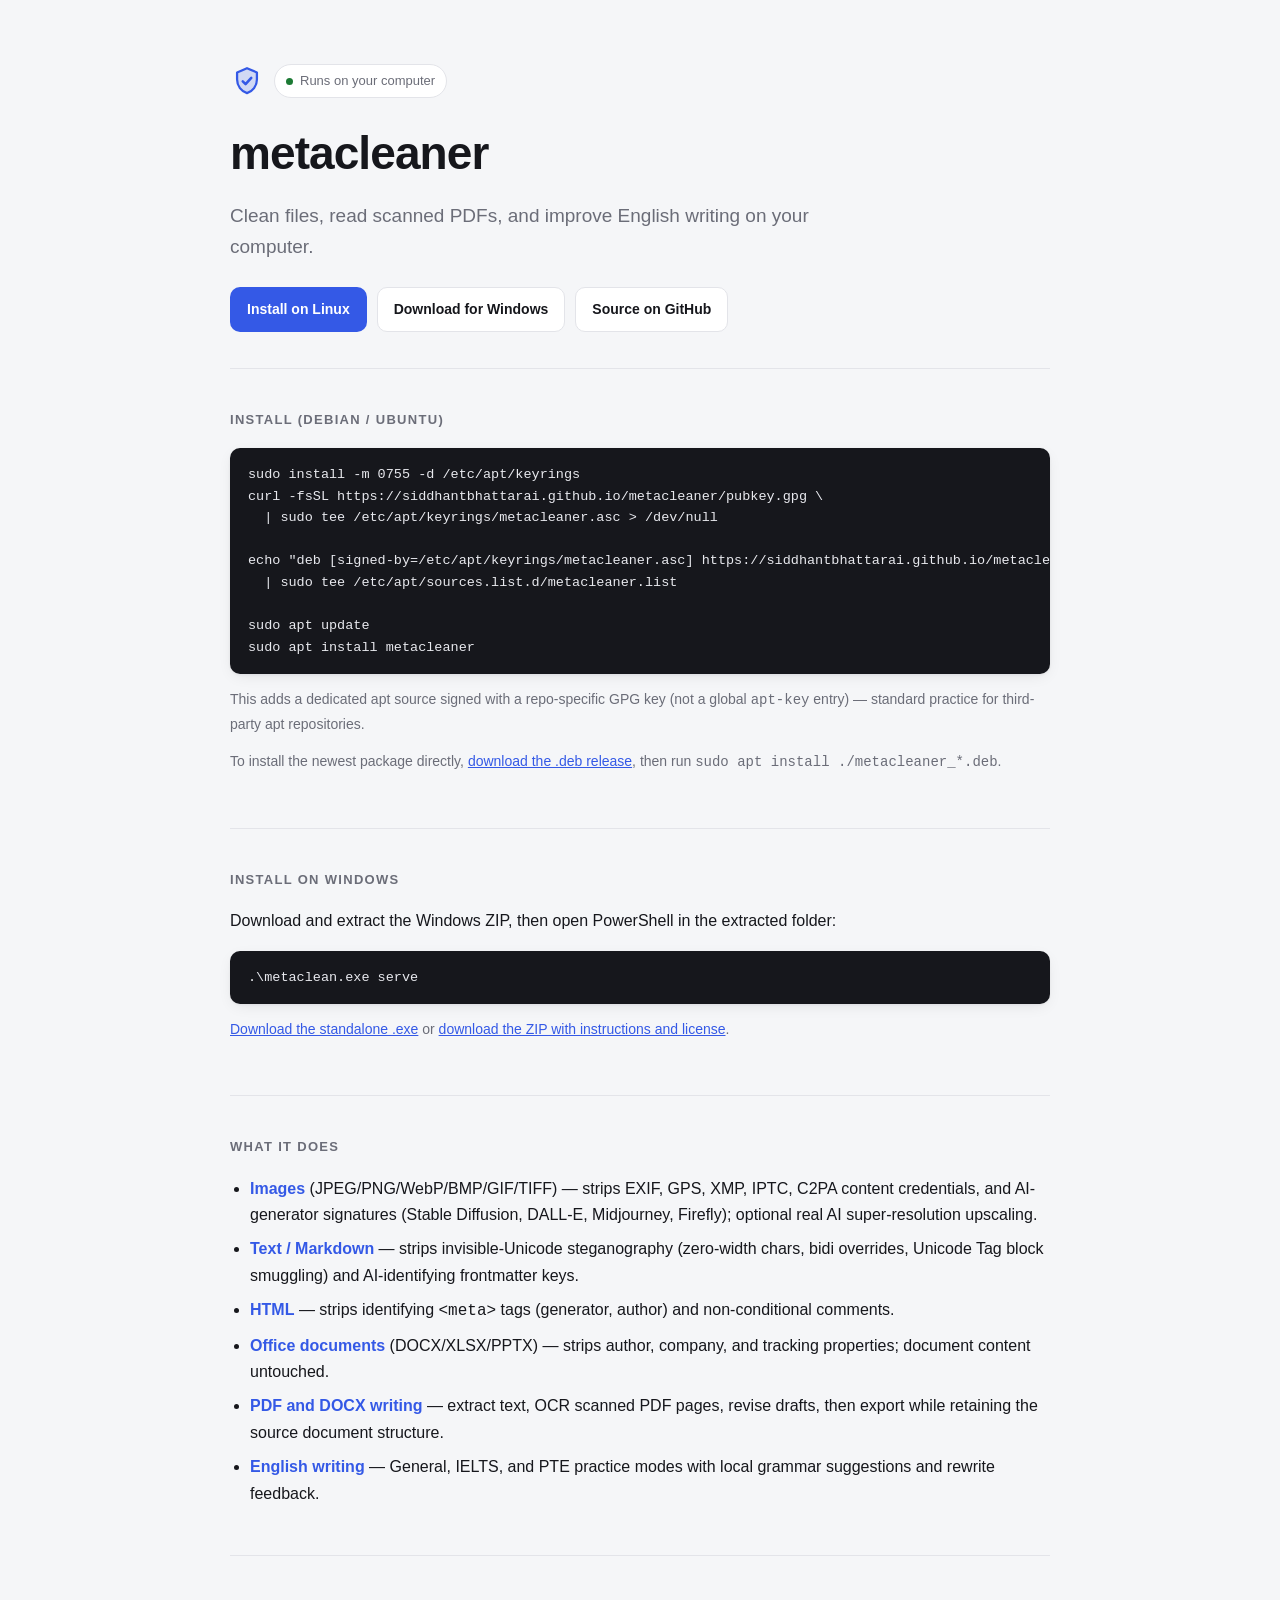
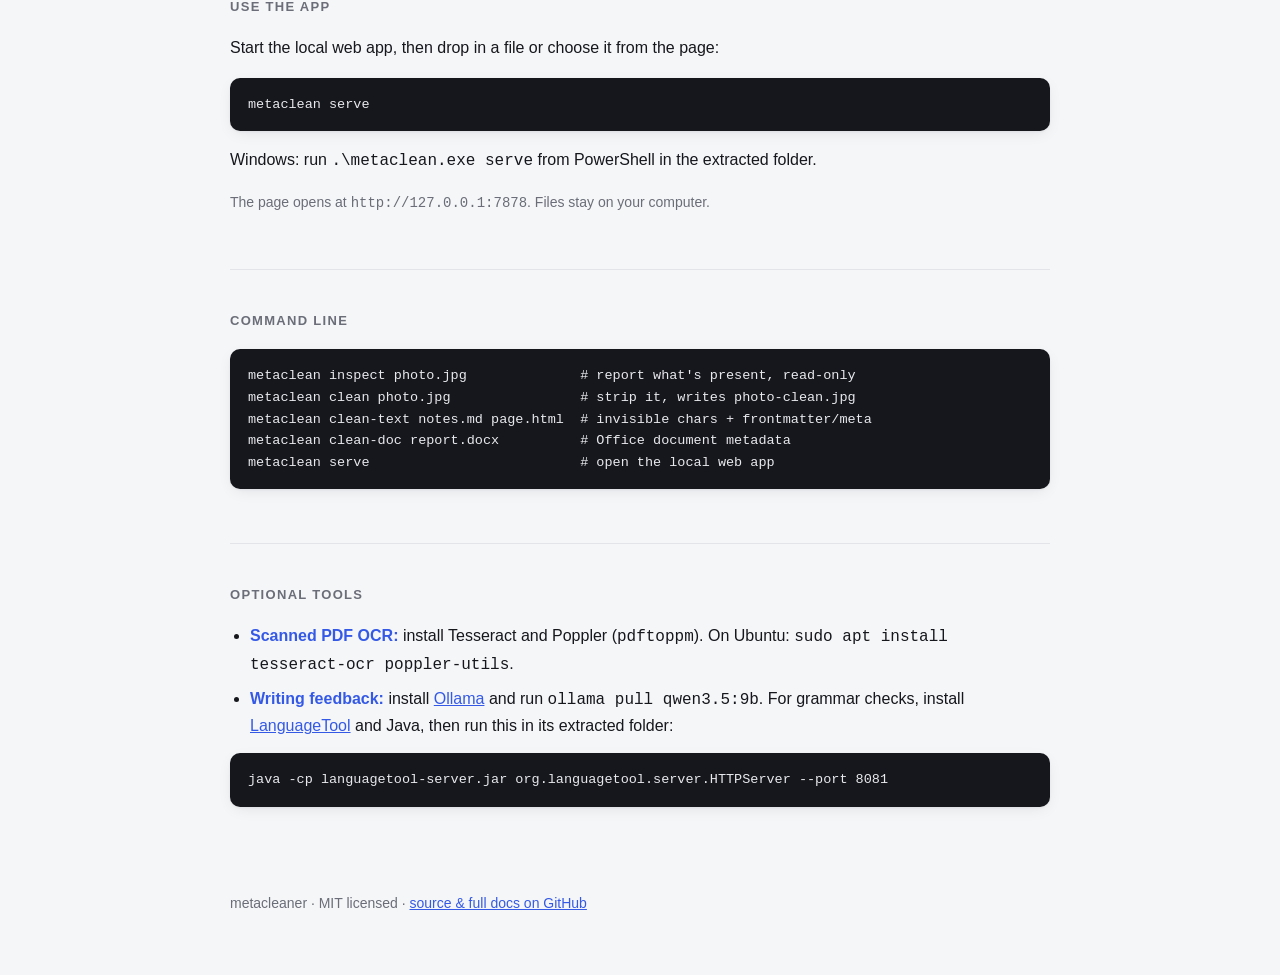
==== index.html @ da040cab "Add Windows install and usage instructions" ====
<!doctype html>
<html lang="en">
<head>
<meta charset="utf-8">
<meta name="viewport" content="width=device-width, initial-scale=1">
<title>metacleaner &middot; local metadata cleaner &amp; AI-tag remover</title>
<meta name="description" content="metacleaner — a local document and metadata cleaner for Linux and Windows, with OCR and English writing tools.">
<style>
  :root {
    --bg: #f5f6f8; --surface: #ffffff; --surface-2: #fbfbfc;
    --border: #e3e4e9; --text: #16171c; --muted: #6b6d78;
    --accent: #3459e6; --accent-2: #1c7a34;
    --code-bg: #16171c; --code-text: #e8e9ee;
    --shadow: 0 4px 16px -4px rgba(16, 18, 27, 0.1), 0 1px 3px rgba(16, 18, 27, 0.06);
  }
  @media (prefers-color-scheme: dark) {
    :root {
      --bg: #0e0f12; --surface: #18191e; --surface-2: #1e1f25;
      --border: #2a2c34; --text: #f1f1f4; --muted: #a3a5b0;
      --accent: #6c8cff; --accent-2: #4fd17a;
      --code-bg: #0b0c0f; --code-text: #e8e9ee;
    }
  }
  * { box-sizing: border-box; }
  body {
    margin: 0; background: var(--bg); color: var(--text);
    font: 16px/1.65 -apple-system, BlinkMacSystemFont, "Segoe UI", Roboto, Helvetica, Arial, sans-serif;
    -webkit-font-smoothing: antialiased;
  }
  .wrap { max-width: 860px; margin: 0 auto; padding: 0 20px; }
  a { color: var(--accent); }
  code, pre { font-family: "SFMono-Regular", Consolas, "Liberation Mono", Menlo, monospace; }

  header { padding: 64px 0 36px; border-bottom: 1px solid var(--border); }
  .brand { display: flex; align-items: center; gap: 10px; }
  .brand svg { width: 34px; height: 34px; color: var(--accent); flex-shrink: 0; }
  h1 { font-size: clamp(32px, 6vw, 46px); letter-spacing: -0.02em; margin: 18px 0 8px; }
  .tagline { font-size: clamp(16px, 2.4vw, 19px); color: var(--muted); margin: 0 0 24px; max-width: 620px; }
  .badge {
    display: inline-flex; align-items: center; gap: 7px; font-size: 13px; color: var(--muted);
    border: 1px solid var(--border); background: var(--surface); padding: 5px 11px; border-radius: 999px;
  }
  .dot { width: 7px; height: 7px; border-radius: 50%; background: var(--accent-2); }
  .cta { display: flex; flex-wrap: wrap; gap: 10px; margin-top: 20px; }
  .btn {
    display: inline-flex; align-items: center; gap: 8px; padding: 10px 16px; border-radius: 10px;
    font-weight: 600; font-size: 14px; border: 1px solid var(--border); text-decoration: none;
  }
  .btn-primary { background: var(--accent); color: #fff; border-color: transparent; }
  .btn-ghost { background: var(--surface); color: var(--text); }

  section { padding: 40px 0; border-bottom: 1px solid var(--border); }
  h2 { font-size: 13px; text-transform: uppercase; letter-spacing: 0.1em; color: var(--muted); margin: 0 0 18px; font-weight: 700; }
  pre {
    background: var(--code-bg); color: var(--code-text); padding: 16px 18px; border-radius: 10px;
    overflow-x: auto; box-shadow: var(--shadow); font-size: 13.5px; line-height: 1.6;
  }
  ul.features { padding-left: 20px; margin: 0; color: var(--text); }
  ul.features li { margin-bottom: 8px; }
  ul.features b { color: var(--accent); }
  footer { padding: 32px 0 60px; color: var(--muted); font-size: 14px; }
</style>
</head>
<body>
<div class="wrap">
  <header>
    <div class="brand">
      <svg viewBox="0 0 24 24" fill="none" xmlns="http://www.w3.org/2000/svg">
        <path d="M12 3l7 3v5c0 4.6-3 8.4-7 9.6-4-1.2-7-5-7-9.6V6l7-3z" fill="currentColor" fill-opacity="0.18" stroke="currentColor" stroke-width="1.6" stroke-linejoin="round"/>
        <path d="M9 12.2l2 2 4-4.4" stroke="currentColor" stroke-width="1.8" stroke-linecap="round" stroke-linejoin="round"/>
      </svg>
      <span class="badge"><span class="dot"></span> Runs on your computer</span>
    </div>
    <h1>metacleaner</h1>
    <p class="tagline">Clean files, read scanned PDFs, and improve English writing on your computer.</p>
    <div class="cta">
      <a class="btn btn-primary" href="#linux">Install on Linux</a>
      <a class="btn btn-ghost" href="https://github.com/siddhantbhattarai/metacleaner/releases/latest/download/metacleaner-windows-x86_64.zip">Download for Windows</a>
      <a class="btn btn-ghost" href="https://github.com/siddhantbhattarai/metacleaner">Source on GitHub</a>
    </div>
  </header>

  <section id="linux">
    <h2>Install (Debian / Ubuntu)</h2>
    <pre>sudo install -m 0755 -d /etc/apt/keyrings
curl -fsSL https://siddhantbhattarai.github.io/metacleaner/pubkey.gpg \
  | sudo tee /etc/apt/keyrings/metacleaner.asc > /dev/null

echo "deb [signed-by=/etc/apt/keyrings/metacleaner.asc] https://siddhantbhattarai.github.io/metacleaner stable main" \
  | sudo tee /etc/apt/sources.list.d/metacleaner.list

sudo apt update
sudo apt install metacleaner</pre>
    <p style="color: var(--muted); font-size: 14px;">This adds a dedicated apt source signed with a repo-specific GPG key (not a global <code>apt-key</code> entry) &mdash; standard practice for third-party apt repositories.</p>
    <p style="color: var(--muted); font-size: 14px;">To install the newest package directly, <a href="https://github.com/siddhantbhattarai/metacleaner/releases/latest">download the .deb release</a>, then run <code>sudo apt install ./metacleaner_*.deb</code>.</p>
  </section>

  <section id="windows">
    <h2>Install on Windows</h2>
    <p>Download and extract the Windows ZIP, then open PowerShell in the extracted folder:</p>
    <pre>.\metaclean.exe serve</pre>
    <p style="color: var(--muted); font-size: 14px;"><a href="https://github.com/siddhantbhattarai/metacleaner/releases/latest/download/metaclean.exe">Download the standalone .exe</a> or <a href="https://github.com/siddhantbhattarai/metacleaner/releases/latest/download/metacleaner-windows-x86_64.zip">download the ZIP with instructions and license</a>.</p>
  </section>

  <section>
    <h2>What it does</h2>
    <ul class="features">
      <li><b>Images</b> (JPEG/PNG/WebP/BMP/GIF/TIFF) &mdash; strips EXIF, GPS, XMP, IPTC, C2PA content credentials, and AI-generator signatures (Stable Diffusion, DALL-E, Midjourney, Firefly); optional real AI super-resolution upscaling.</li>
      <li><b>Text / Markdown</b> &mdash; strips invisible-Unicode steganography (zero-width chars, bidi overrides, Unicode Tag block smuggling) and AI-identifying frontmatter keys.</li>
      <li><b>HTML</b> &mdash; strips identifying <code>&lt;meta&gt;</code> tags (generator, author) and non-conditional comments.</li>
      <li><b>Office documents</b> (DOCX/XLSX/PPTX) &mdash; strips author, company, and tracking properties; document content untouched.</li>
      <li><b>PDF and DOCX writing</b> &mdash; extract text, OCR scanned PDF pages, revise drafts, then export while retaining the source document structure.</li>
      <li><b>English writing</b> &mdash; General, IELTS, and PTE practice modes with local grammar suggestions and rewrite feedback.</li>
    </ul>
  </section>

  <section>
    <h2>Use the app</h2>
    <p>Start the local web app, then drop in a file or choose it from the page:</p>
    <pre>metaclean serve</pre>
    <p>Windows: run <code>.\metaclean.exe serve</code> from PowerShell in the extracted folder.</p>
    <p style="color: var(--muted); font-size: 14px;">The page opens at <code>http://127.0.0.1:7878</code>. Files stay on your computer.</p>
  </section>

  <section>
    <h2>Command line</h2>
    <pre>metaclean inspect photo.jpg              # report what's present, read-only
metaclean clean photo.jpg                # strip it, writes photo-clean.jpg
metaclean clean-text notes.md page.html  # invisible chars + frontmatter/meta
metaclean clean-doc report.docx          # Office document metadata
metaclean serve                          # open the local web app</pre>
  </section>

  <section style="border-bottom: none;">
    <h2>Optional tools</h2>
    <ul class="features">
      <li><b>Scanned PDF OCR:</b> install Tesseract and Poppler (<code>pdftoppm</code>). On Ubuntu: <code>sudo apt install tesseract-ocr poppler-utils</code>.</li>
      <li><b>Writing feedback:</b> install <a href="https://ollama.com/download">Ollama</a> and run <code>ollama pull qwen3.5:9b</code>. For grammar checks, install <a href="https://languagetool.org/download/">LanguageTool</a> and Java, then run this in its extracted folder:</li>
    </ul>
    <pre>java -cp languagetool-server.jar org.languagetool.server.HTTPServer --port 8081</pre>
  </section>

  <footer>
    metacleaner &middot; MIT licensed &middot; <a href="https://github.com/siddhantbhattarai/metacleaner">source &amp; full docs on GitHub</a>
  </footer>
</div>
</body>
</html>
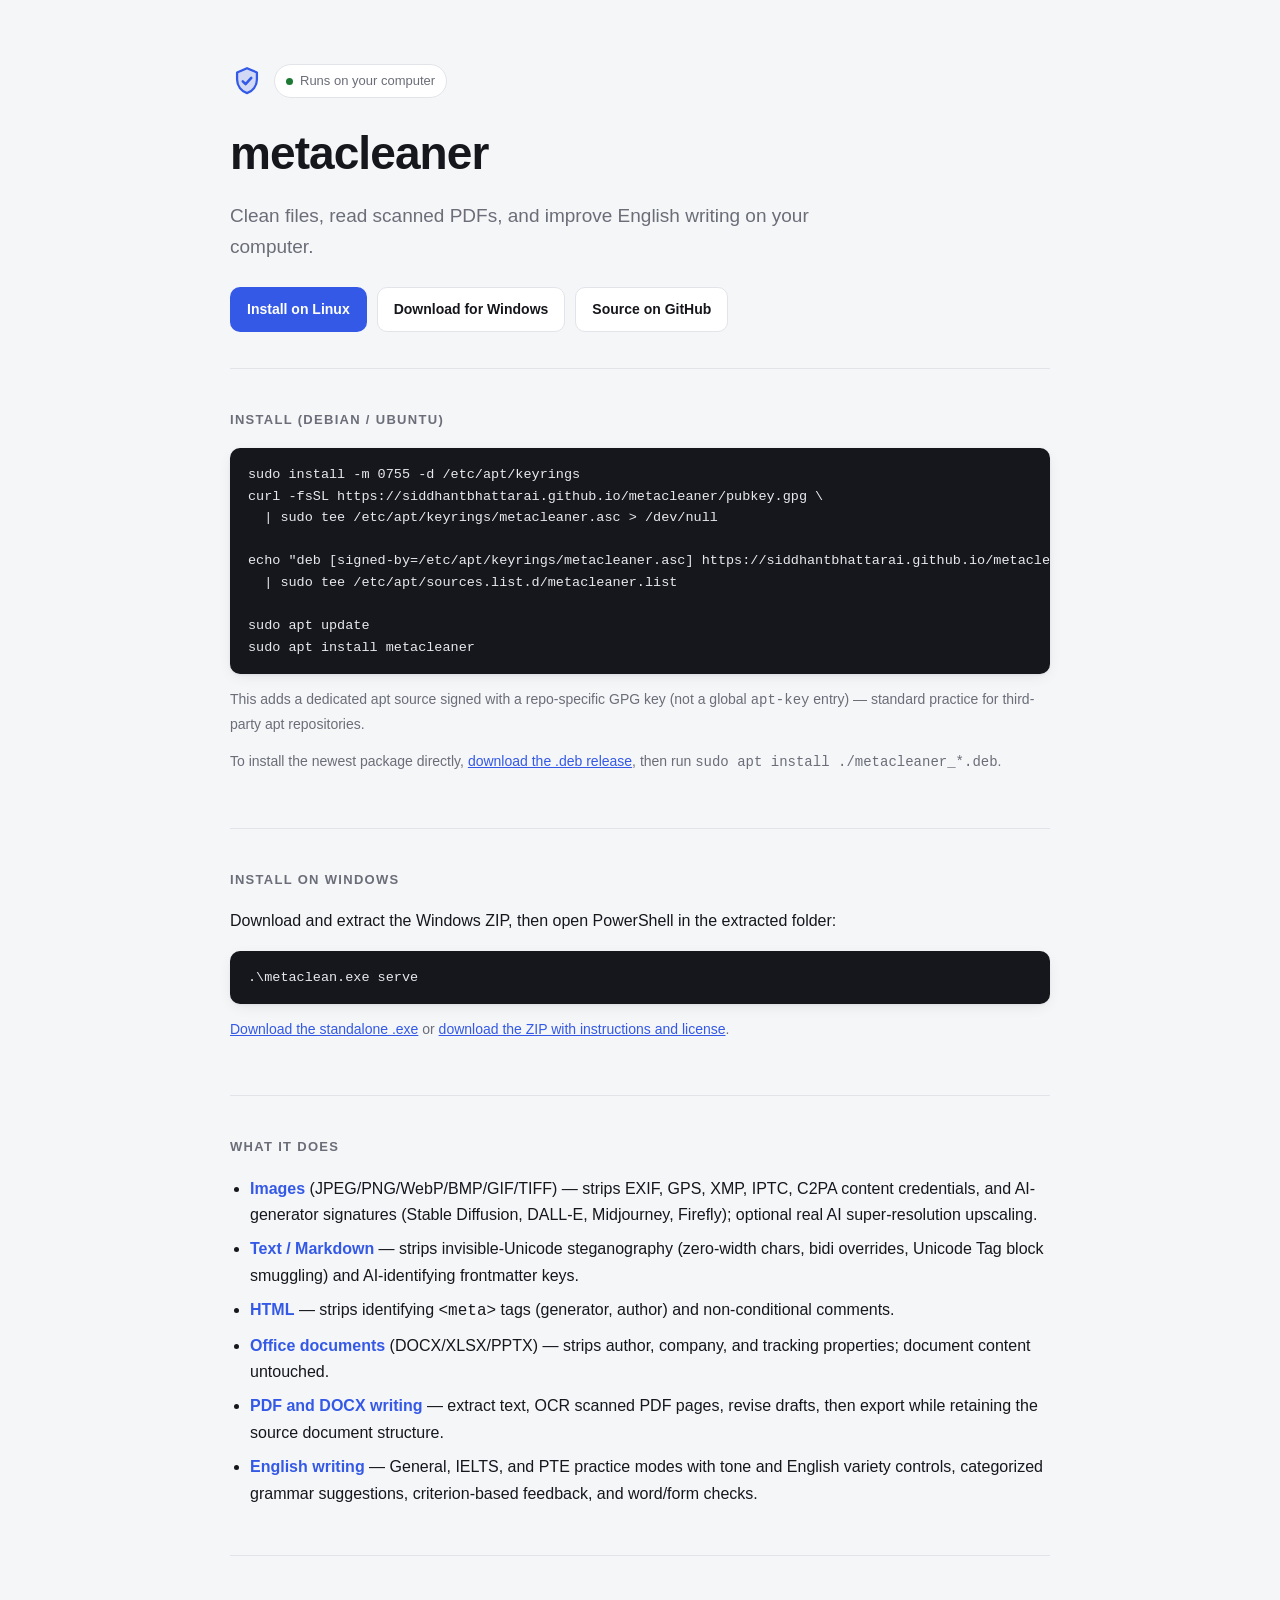
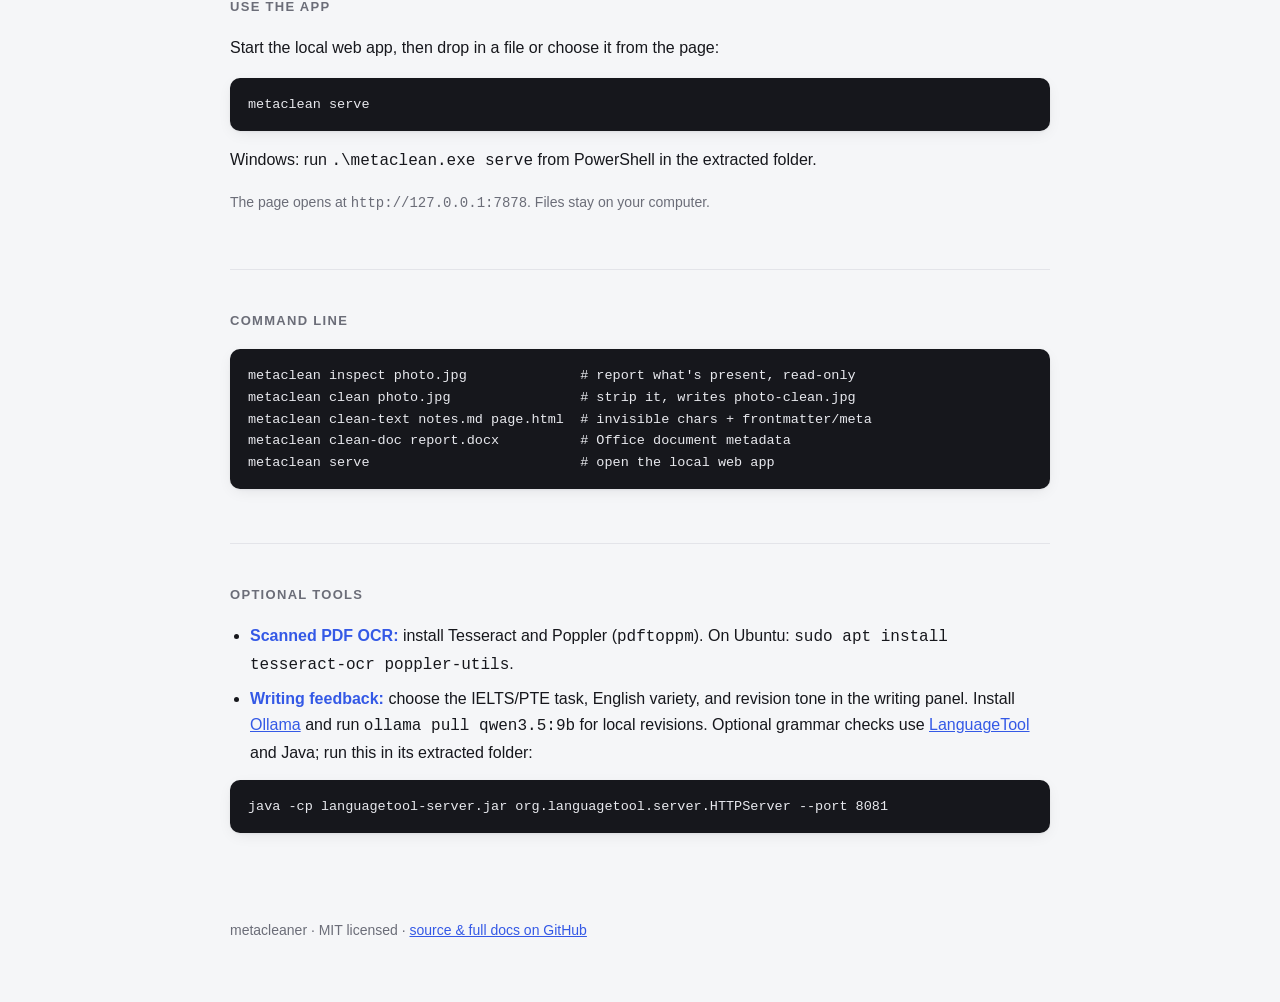
==== commit c61ce910: "Update writing assistant guide for v0.2.2" ====
--- a/index.html
+++ b/index.html
@@ -110,7 +110,7 @@
       <li><b>HTML</b> &mdash; strips identifying <code>&lt;meta&gt;</code> tags (generator, author) and non-conditional comments.</li>
       <li><b>Office documents</b> (DOCX/XLSX/PPTX) &mdash; strips author, company, and tracking properties; document content untouched.</li>
       <li><b>PDF and DOCX writing</b> &mdash; extract text, OCR scanned PDF pages, revise drafts, then export while retaining the source document structure.</li>
-      <li><b>English writing</b> &mdash; General, IELTS, and PTE practice modes with local grammar suggestions and rewrite feedback.</li>
+      <li><b>English writing</b> &mdash; General, IELTS, and PTE practice modes with tone and English variety controls, categorized grammar suggestions, criterion-based feedback, and word/form checks.</li>
     </ul>
   </section>
 
@@ -135,7 +135,7 @@
     <h2>Optional tools</h2>
     <ul class="features">
       <li><b>Scanned PDF OCR:</b> install Tesseract and Poppler (<code>pdftoppm</code>). On Ubuntu: <code>sudo apt install tesseract-ocr poppler-utils</code>.</li>
-      <li><b>Writing feedback:</b> install <a href="https://ollama.com/download">Ollama</a> and run <code>ollama pull qwen3.5:9b</code>. For grammar checks, install <a href="https://languagetool.org/download/">LanguageTool</a> and Java, then run this in its extracted folder:</li>
+      <li><b>Writing feedback:</b> choose the IELTS/PTE task, English variety, and revision tone in the writing panel. Install <a href="https://ollama.com/download">Ollama</a> and run <code>ollama pull qwen3.5:9b</code> for local revisions. Optional grammar checks use <a href="https://languagetool.org/download/">LanguageTool</a> and Java; run this in its extracted folder:</li>
     </ul>
     <pre>java -cp languagetool-server.jar org.languagetool.server.HTTPServer --port 8081</pre>
   </section>
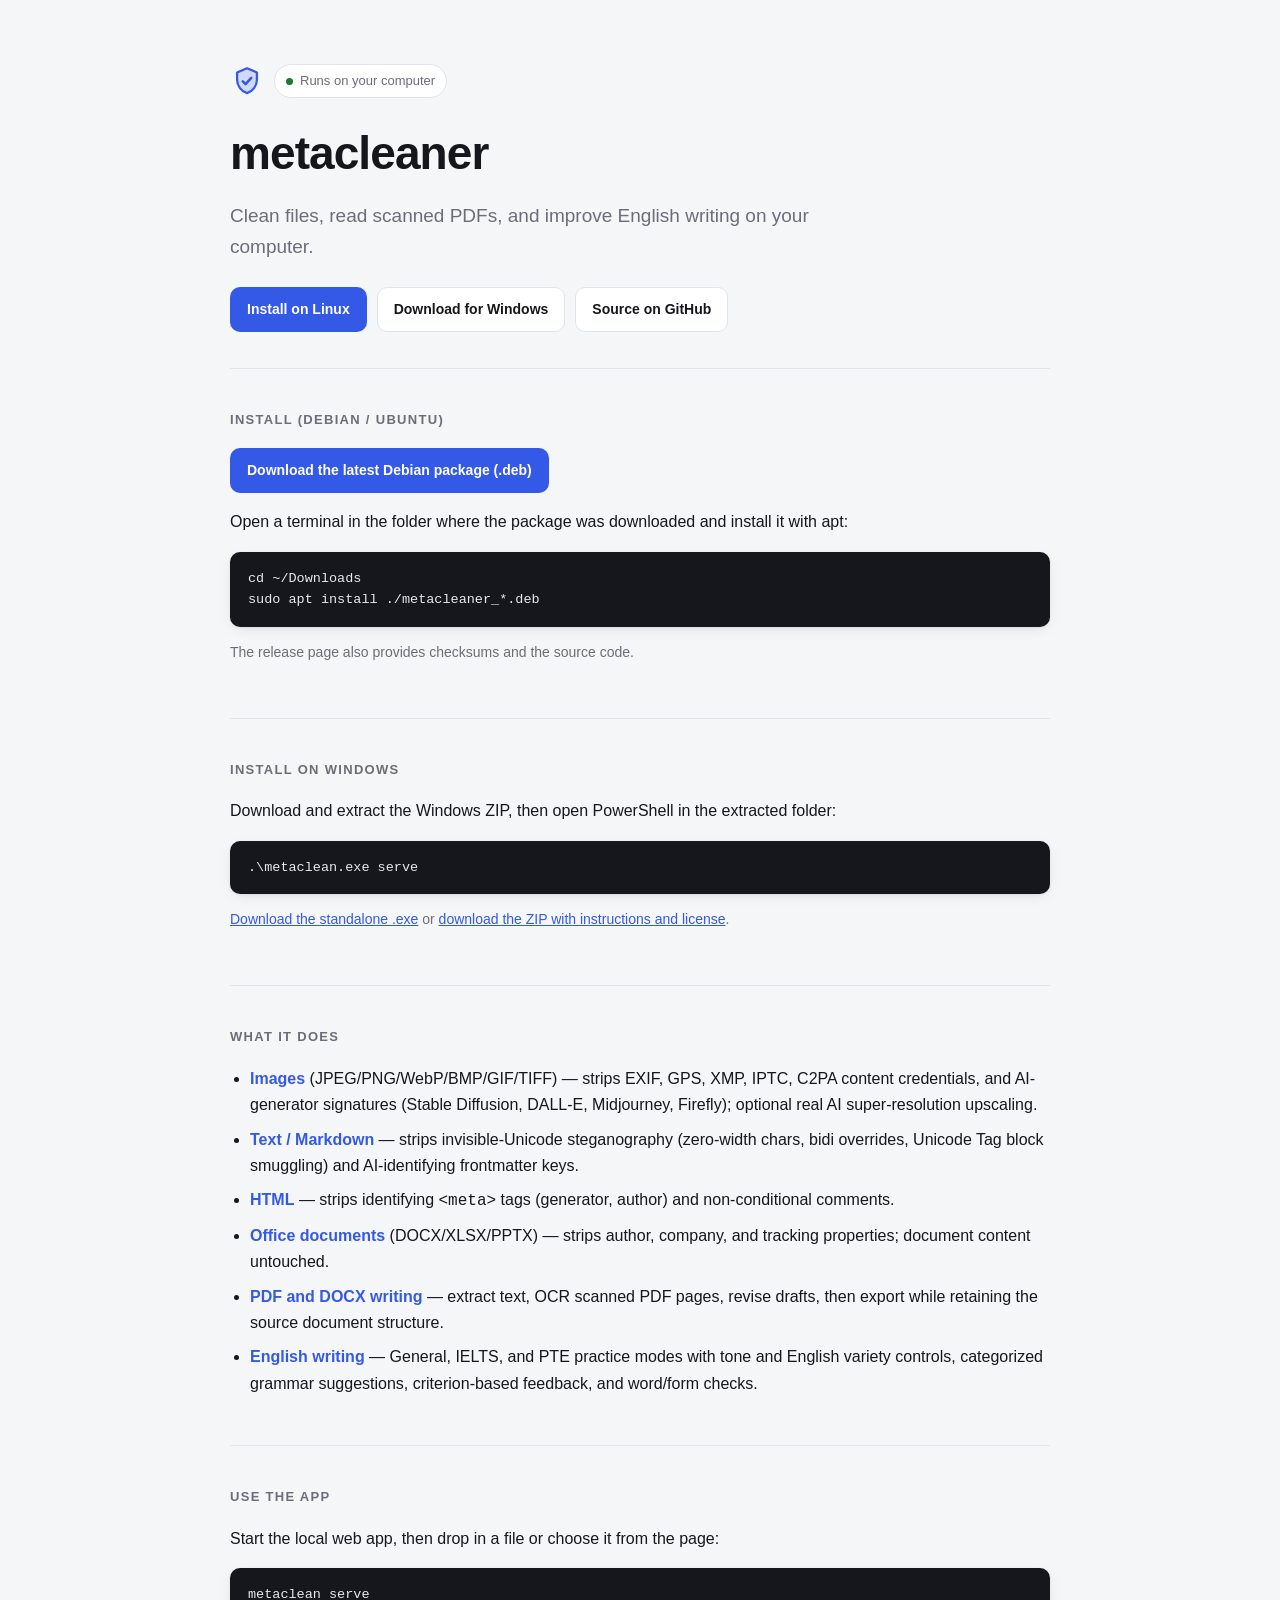
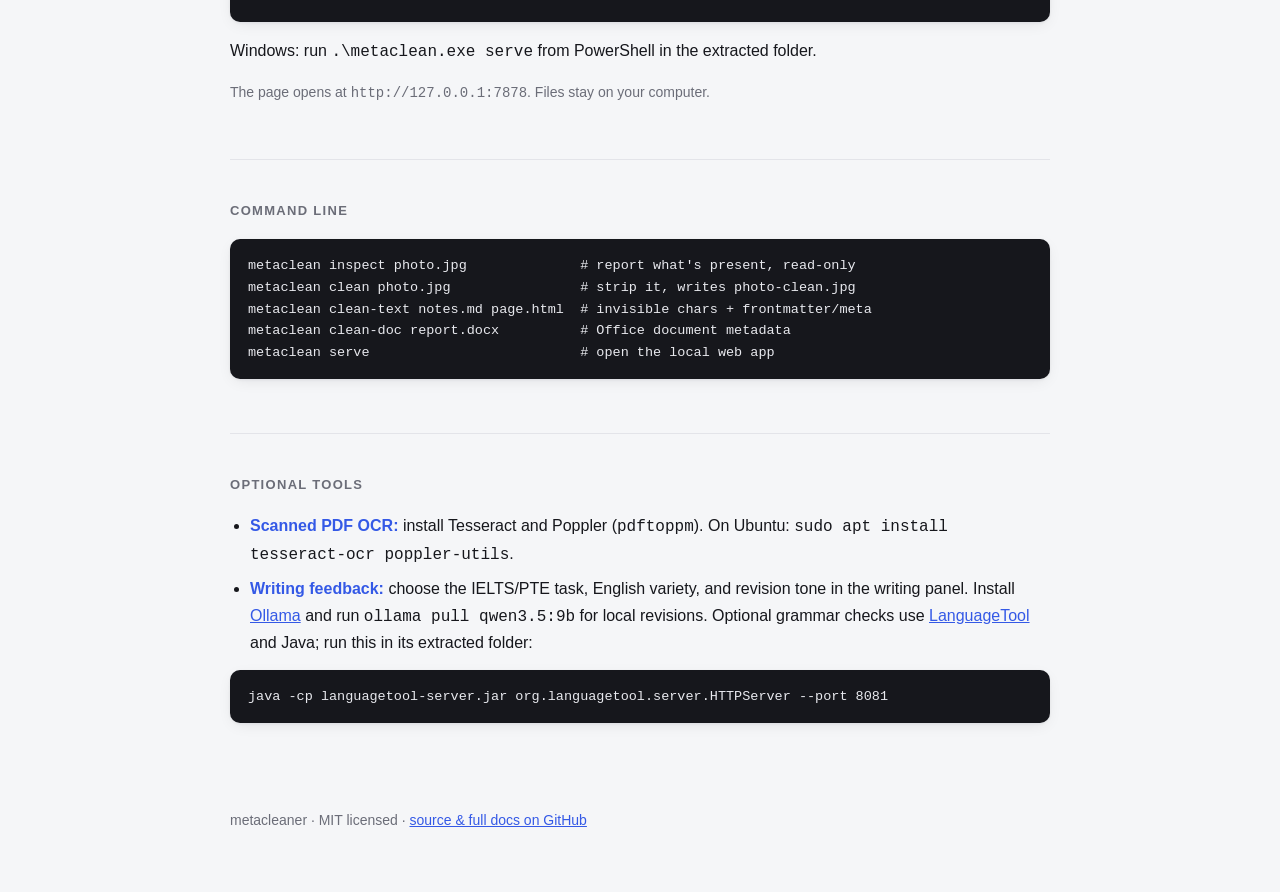
==== commit 2845ecb3: "Install latest Debian package with apt" ====
--- a/index.html
+++ b/index.html
@@ -82,17 +82,11 @@
 
   <section id="linux">
     <h2>Install (Debian / Ubuntu)</h2>
-    <pre>sudo install -m 0755 -d /etc/apt/keyrings
-curl -fsSL https://siddhantbhattarai.github.io/metacleaner/pubkey.gpg \
-  | sudo tee /etc/apt/keyrings/metacleaner.asc > /dev/null
-
-echo "deb [signed-by=/etc/apt/keyrings/metacleaner.asc] https://siddhantbhattarai.github.io/metacleaner stable main" \
-  | sudo tee /etc/apt/sources.list.d/metacleaner.list
-
-sudo apt update
-sudo apt install metacleaner</pre>
-    <p style="color: var(--muted); font-size: 14px;">This adds a dedicated apt source signed with a repo-specific GPG key (not a global <code>apt-key</code> entry) &mdash; standard practice for third-party apt repositories.</p>
-    <p style="color: var(--muted); font-size: 14px;">To install the newest package directly, <a href="https://github.com/siddhantbhattarai/metacleaner/releases/latest">download the .deb release</a>, then run <code>sudo apt install ./metacleaner_*.deb</code>.</p>
+    <p><a class="btn btn-primary" href="https://github.com/siddhantbhattarai/metacleaner/releases/latest">Download the latest Debian package (.deb)</a></p>
+    <p>Open a terminal in the folder where the package was downloaded and install it with apt:</p>
+    <pre>cd ~/Downloads
+sudo apt install ./metacleaner_*.deb</pre>
+    <p style="color: var(--muted); font-size: 14px;">The release page also provides checksums and the source code.</p>
   </section>
 
   <section id="windows">
